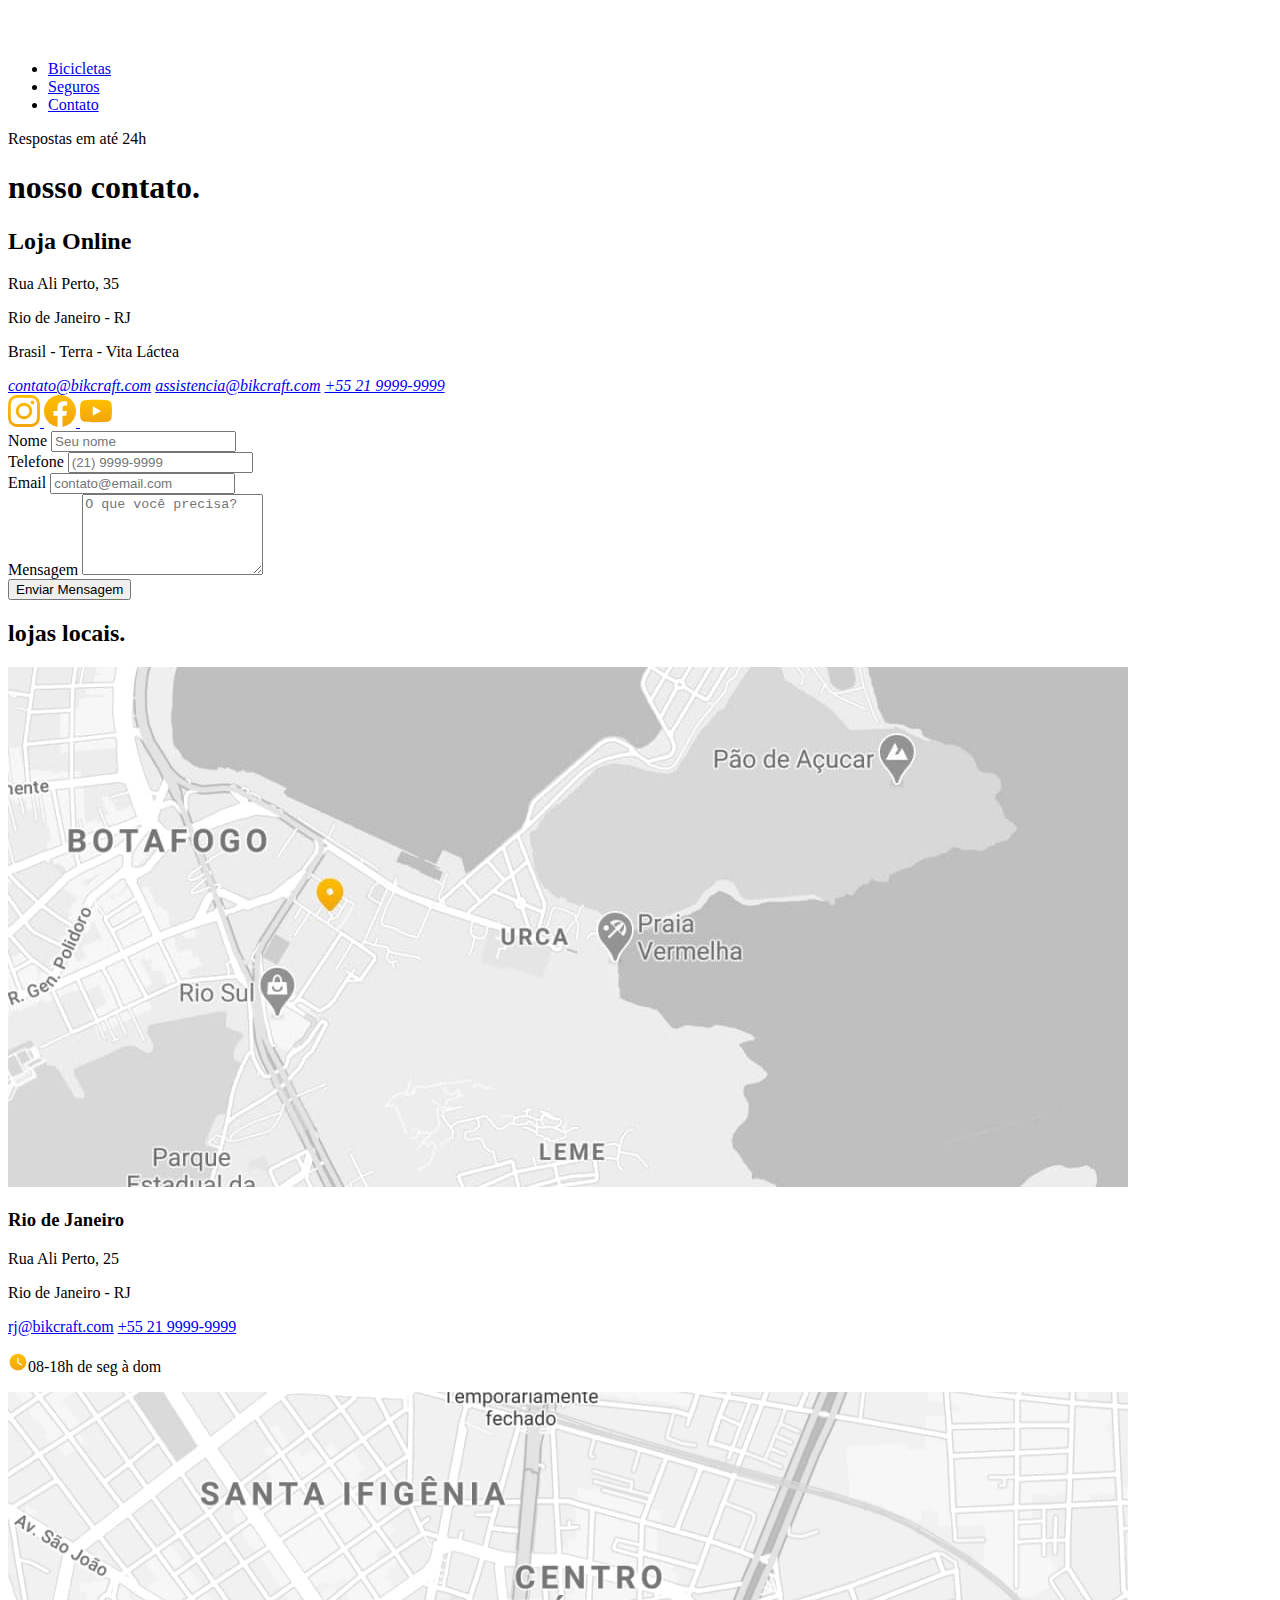
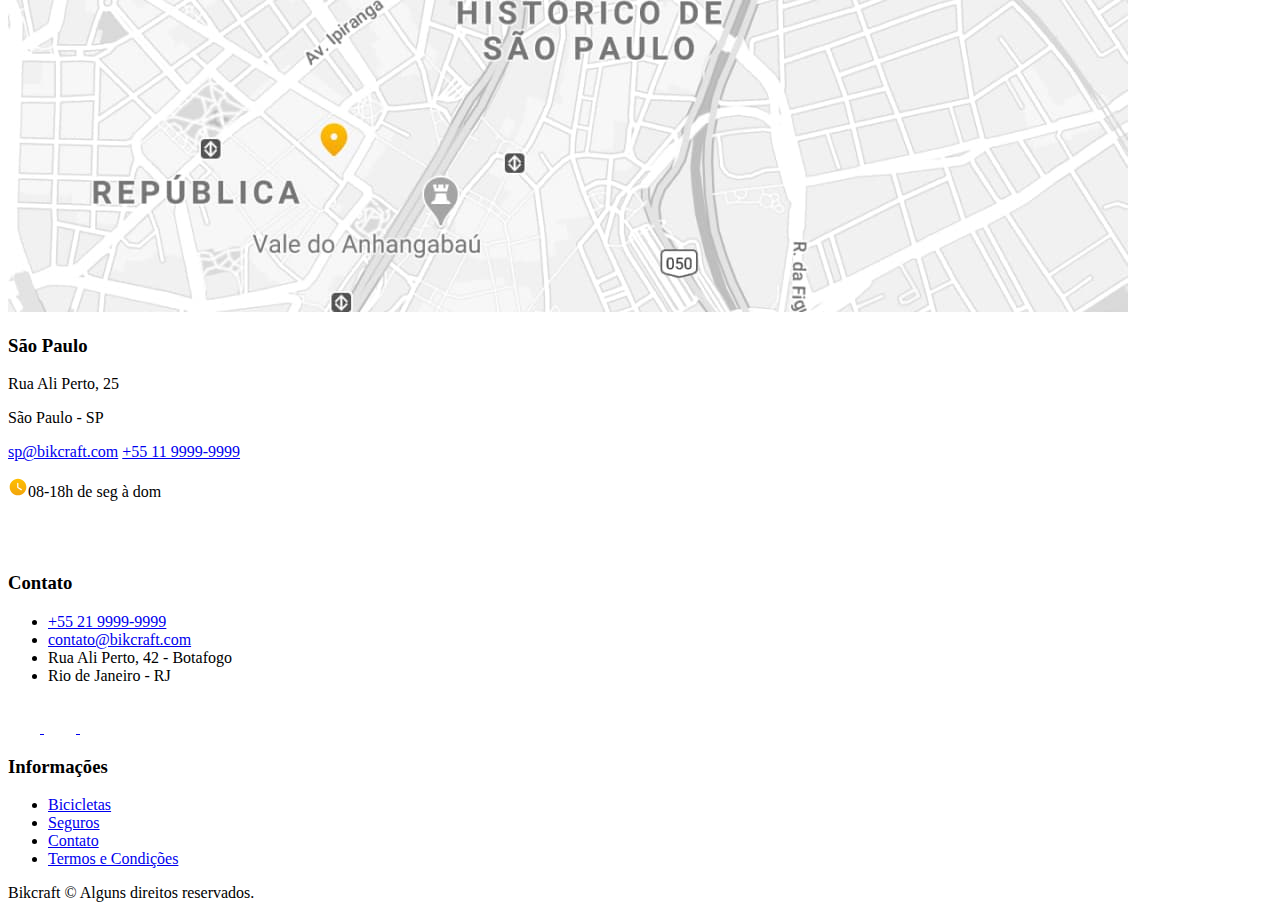
==== contato.html @ e9891711 "Criação da pagina de contatos" ====
<!DOCTYPE html>
<html lang="pt-br">

<head>
  <meta charset="UTF-8">
  <meta name="viewport" content="width=device-width, initial-scale=1.0">

  <title>Contato | Bikcraft</title>
  <meta name="description" content="Contato.">

  <link rel="stylesheet" href="./css/style.css">
</head>

<body id="contato">
  <header class="header-bg">
    <div class="header">
      <a href="./"><img src="./img/bikcraft.svg" alt="Bikecraft" /></a>
      <nav aria-label="primaria"></nav>
      <ul class="header-menu">
        <li><a href="./bicicletas.html">Bicicletas</a></li>
        <li><a href="./seguros.html">Seguros</a></li>
        <li><a href="./contato.html">Contato</a></li>
      </ul>
    </div>
  </header>

  <main>
    <div class="titulo-bg">
      <div class="titulo container">
        <p class="font-2-l-b cor-5">Respostas em até 24h</p>
        <h1 class="font-1-xxl cor-0">nosso contato<span class="cor-p1">.</span></h1>
      </div>
    </div>

    <div class="contato container">
      <section class="contato-dados" aria-label="Endereço">
        <h2 class="font-1-m cor-0">Loja Online</h2>
        <div class="contato-endereco font-2-s cor-4">
          <p>Rua Ali Perto, 35</p>
          <p>Rio de Janeiro - RJ</p>
          <p>Brasil - Terra - Vita Láctea</p>
        </div>
        <address class="contato-meios font-2-s cor-4">
          <a href="mailto:contato@bikcraft.com">contato@bikcraft.com</a>
          <a href="mailto:assistencia@bikcraft.com">assistencia@bikcraft.com</a>
          <a href="tel:+552199999999">+55 21 9999-9999</a>
        </address>
        <div class="contato-redes">
          <a href="./">
            <img src="./img/redes/instagram-p.svg" alt="Instagram">
          </a>
          <a href="./">
            <img src="./img/redes/facebook-p.svg" alt="Facebook">
          </a>
          <a href="./">
            <img src="./img/redes/youtube-p.svg" alt="Youtube">
          </a>
        </div>
      </section>
      <section class="contato-formulario" aria-label="Formulário">
        <form class="form" action="./contato.html">
          <div>
            <label for="nome">Nome</label>
            <input type="text" id="nome" name="nome" placeholder="Seu nome">
          </div>
          <div>
            <label for="telefone">Telefone</label>
            <input type="text" id="telefone" name="telefone" placeholder="(21) 9999-9999">
          </div>
          <div class="col-2">
            <label for="email">Email</label>
            <input type="email" id="email" name="email" placeholder="contato@email.com">
          </div>
          <div class="col-2">
            <label for="mensagem">Mensagem</label>
            <textarea rows="5" id="mensagem" name="mensagem" placeholder="O que você precisa?"></textarea>
          </div>
          <button class="botao col-2">Enviar Mensagem</button>
        </form>
      </section>
    </div>
  </main>

  <article class="lojas container">
    <h2 class="font-1-xxl">lojas locais<span class="cor-p1">.</span></h2>
    <div class="lojas-item">
      <img src="./img/lojas/rj.jpg" alt="mapa marcando o endereço em Rua Ali Perto, 25 - Rio de Janeiro - RJ">
      <div class="lojas-conteudo">
        <h3 class="font-1-xl">Rio de Janeiro</h3>
        <div class="lojas-dados font-2-s cor-8">
          <p>Rua Ali Perto, 25</p>
          <p>Rio de Janeiro - RJ</p>
        </div>
        <div class="lojas-dados font-2-s cor-8">
          <a href="mailto:rj@bikcraft.com">rj@bikcraft.com</a>
          <a href="tel:+552199999999">+55 21 9999-9999</a>
        </div>
        <p class="lojas-tempo font-1-s"><img src="./img/icones/horario.svg" alt="">08-18h de seg à dom</p>
      </div>
    </div>

    <div class="lojas-item">
      <img src="./img/lojas/sp.jpg" alt="mapa marcando o endereço em Rua Ali Perto, 25 - São Paulo - SP">
      <div class="lojas-conteudo">
        <h3 class="font-1-xl">São Paulo</h3>
        <div class="lojas-dados font-2-s cor-8">
          <p>Rua Ali Perto, 25</p>
          <p>São Paulo - SP</p>
        </div>
        <div class="lojas-dados font-2-s cor-8">
          <a href="mailto:sp@bikcraft.com">sp@bikcraft.com</a>
          <a href="tel:+551199999999">+55 11 9999-9999</a>
        </div>
        <p class="lojas-tempo font-1-s"><img src="./img/icones/horario.svg" alt="">08-18h de seg à dom</p>
      </div>
    </div>
  </article>

  <footer class="footer-bg">
    <div class="footer container">
      <img src="./img/bikcraft.svg" alt="Bikcraft">
      <div class="footer-contato">
        <h3 class="font-2-l-b cor-0">Contato</h3>
        <ul class="font-2-m cor-5">
          <li><a href="tel:+552199999999">+55 21 9999-9999</a></li>
          <li><a href="mailto:contato@bikcraft.com">contato@bikcraft.com</a></li>
          <li>Rua Ali Perto, 42 - Botafogo</li>
          <li>Rio de Janeiro - RJ</li>
        </ul>
        <div class="footer-redes">
          <a href="./">
            <img src="./img/redes/instagram.svg" alt="Instagram">
          </a>
          <a href="./">
            <img src="./img/redes/facebook.svg" alt="Facebook">
          </a>
          <a href="./">
            <img src="./img/redes/youtube.svg" alt="Youtube">
          </a>
        </div>
      </div>
      <div class="footer-informacoes">
        <h3 class="font-2-l-b cor-0">Informações</h3>
        <nav>
          <ul class="font-1-m cor-5">
            <li><a href="./bicicletas.html">Bicicletas</a></li>
            <li><a href="./seguros.html">Seguros</a></li>
            <li><a href="./contato.html">Contato</a></li>
            <li><a href="./termos.html">Termos e Condições</a></li>
          </ul>
        </nav>
      </div>
      <p class="footer-copy font-2-m cor-6">Bikcraft © Alguns direitos reservados.</p>
    </div>
  </footer>
</body>

</html>
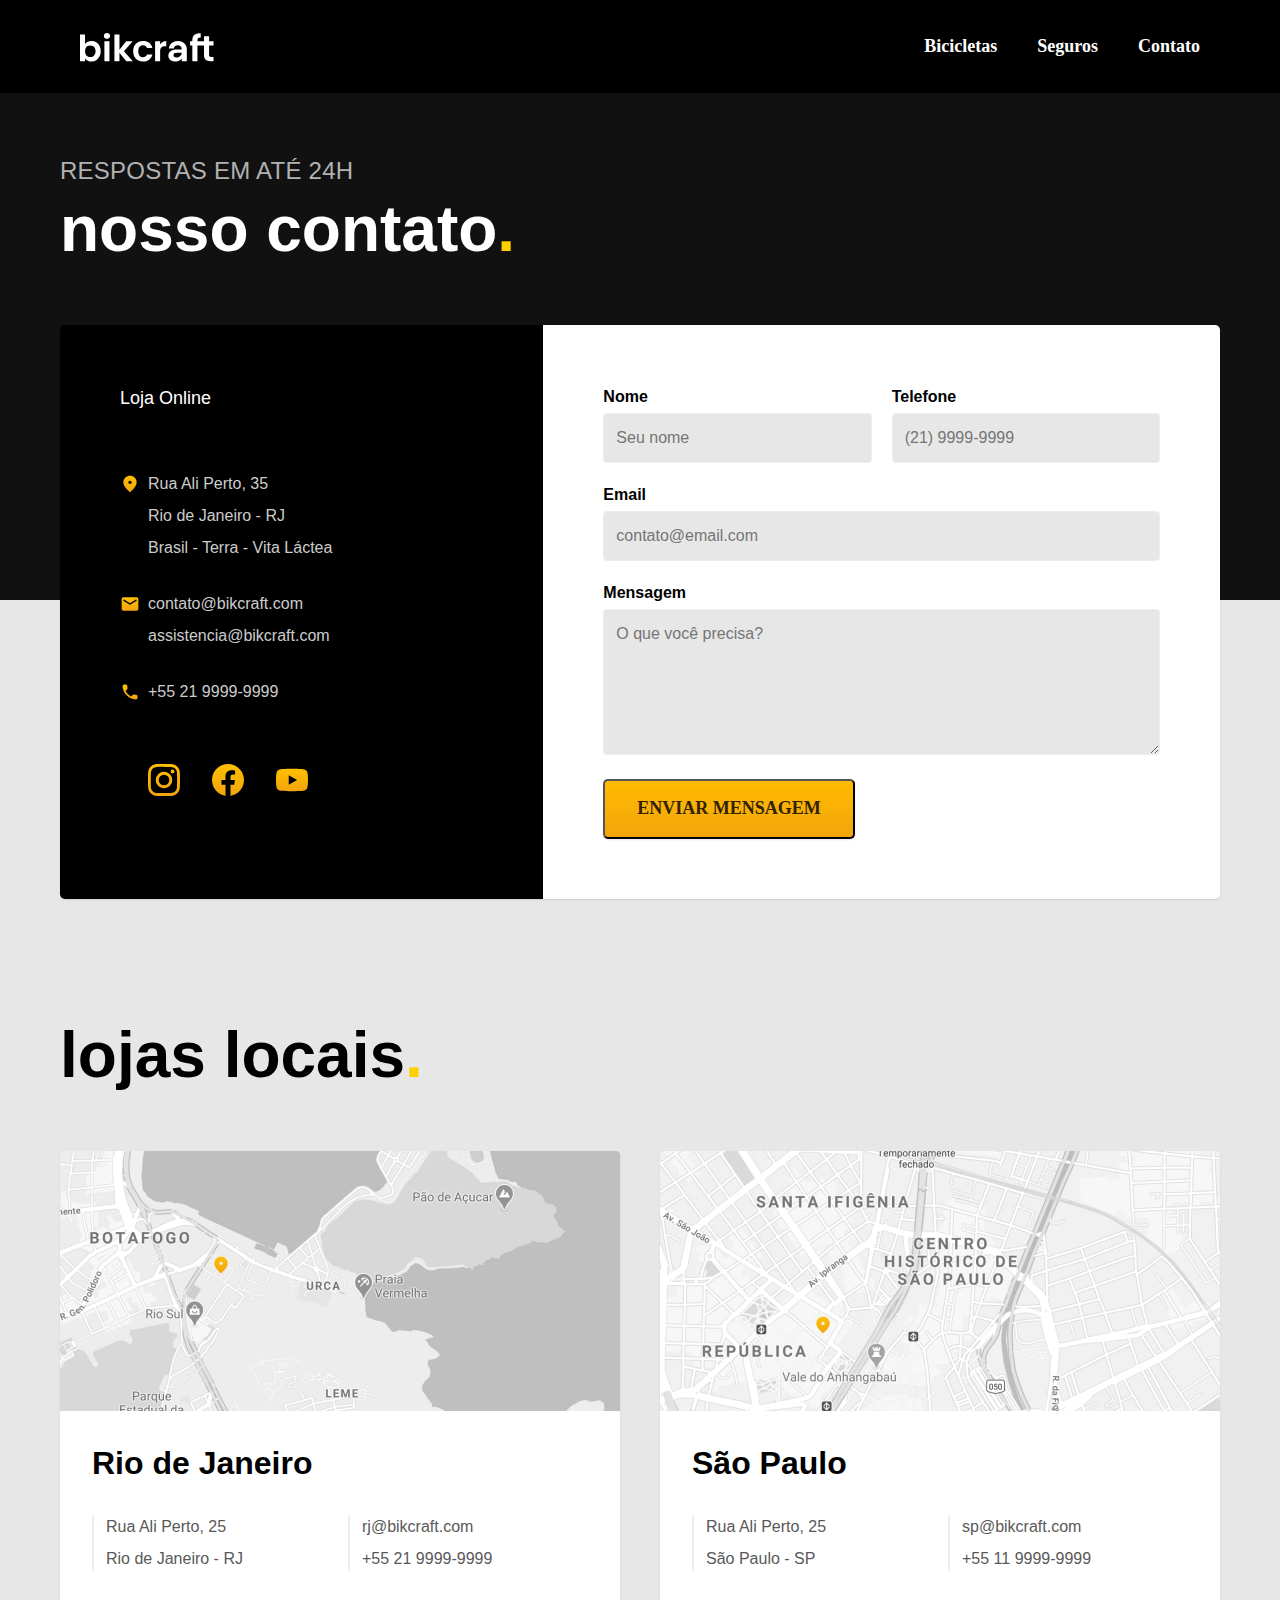
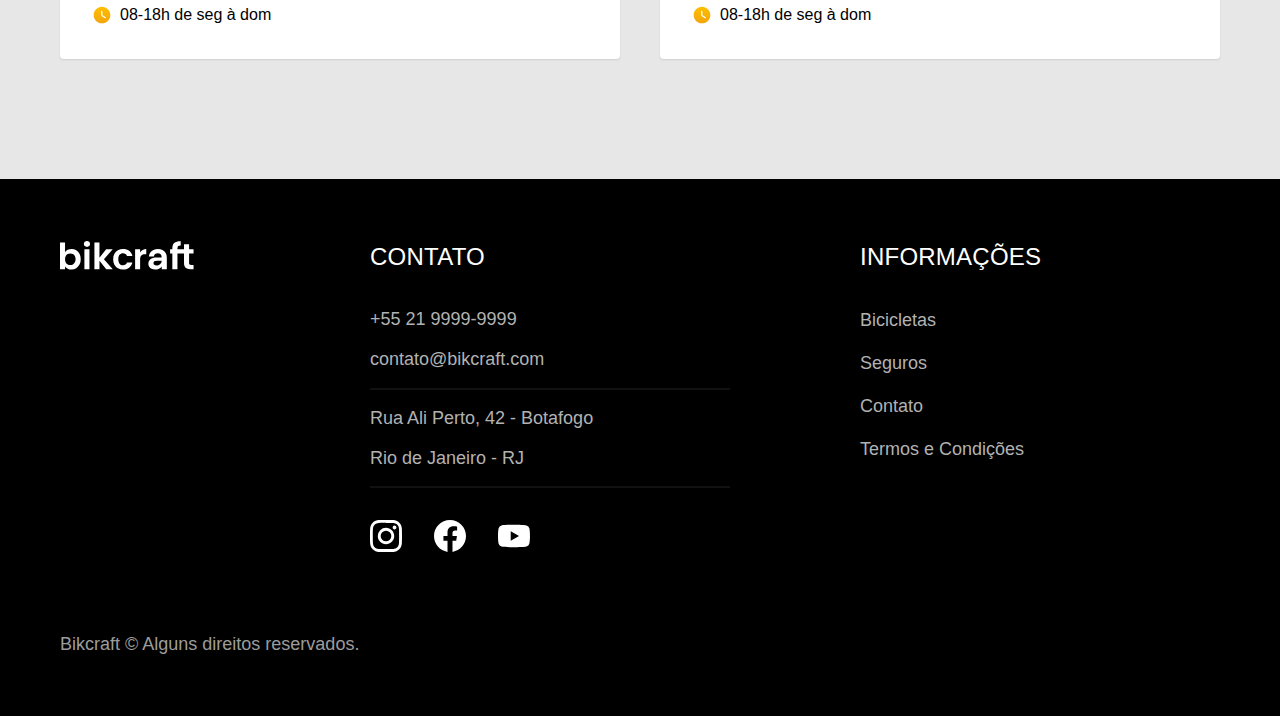
==== commit 2113c9a7: "ajustando nome da pasta css" ====
--- a/contato.html
+++ b/contato.html
@@ -8,9 +8,8 @@
   <title>Contato | Bikcraft</title>
   <meta name="description" content="Contato.">
 
-  <link rel="stylesheet" href="./css/style.css">
+  <link rel="stylesheet" href="./CSS/style.css">
 </head>
-
 <body id="contato">
   <header class="header-bg">
     <div class="header">
@@ -23,7 +22,6 @@
       </ul>
     </div>
   </header>
-
   <main>
     <div class="titulo-bg">
       <div class="titulo container">
--- a/CSS/style.css
+++ b/CSS/style.css
@@ -0,0 +1,21 @@
+@import "./global/global.css";
+@import "./ultilitarios/tipografia.css";
+@import "./ultilitarios/cores.css";
+@import "./global/header.css";
+@import "./home/introducao.css";
+@import "./ultilitarios/componentes.css";
+@import "./bicicletas/bicicletas-listas.css";
+@import "./home/tecnologia.css";
+@import "./home/parceiros.css";
+@import "./home/depoimento.css";
+@import "./seguros/seguros.css";
+@import "./global/footer.css";
+@import "./termos/termos.css";
+@import "./bicicletas/bicicletas.css";
+@import "./seguros/vantagens.css";
+@import "./seguros/perguntas.css";
+@import "./bicicleta/bicicleta.css";
+@import "./bicicleta/seguro.css";
+@import "./contato/contato.css";
+@import "./contato/lojas.css";
+@import "./ultilitarios/formularios.css";
